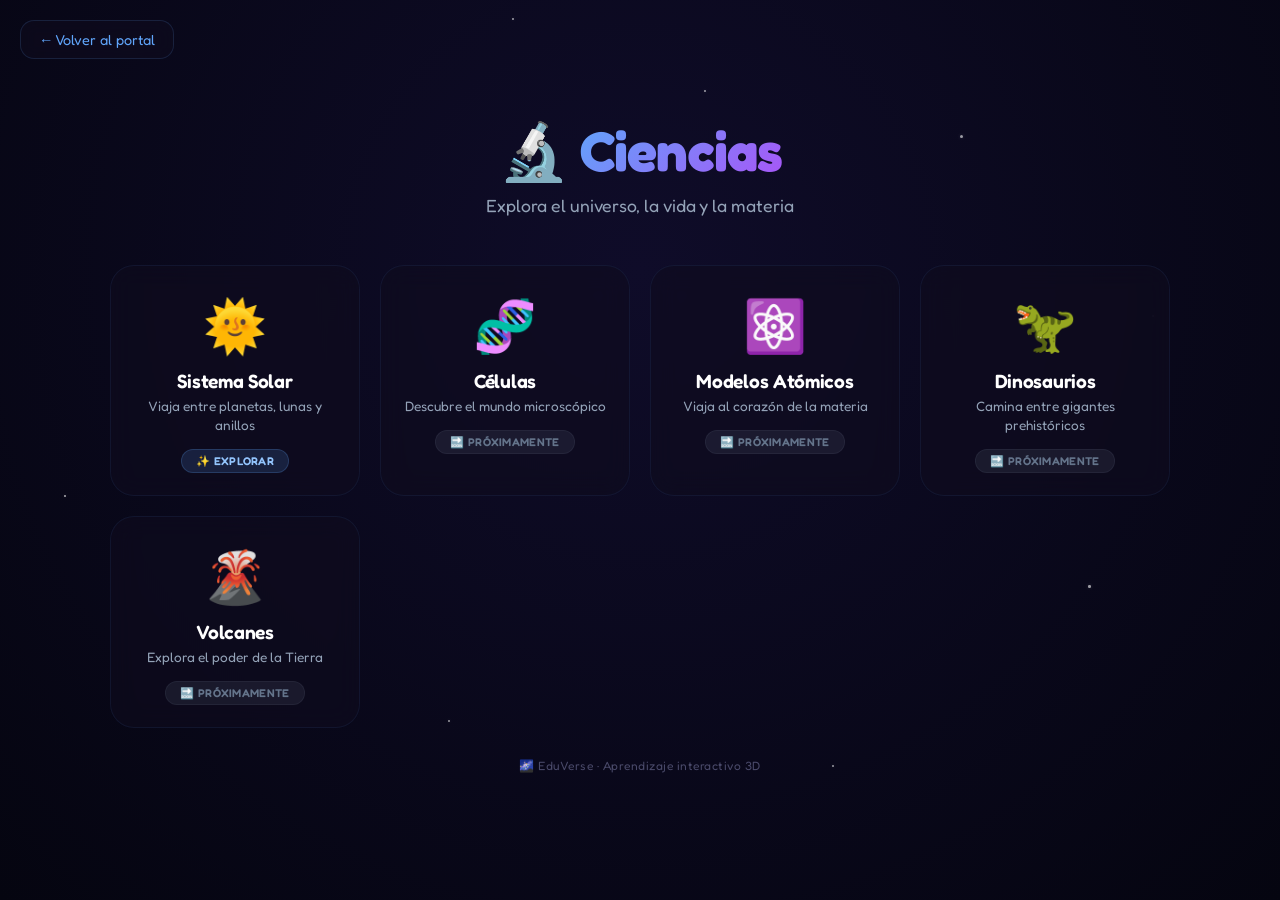
==== categorias/ciencias/index.html @ f1d2087a "EduVerse Fase 1 y 2: Menú Global + Página de Ciencias" ====
<!DOCTYPE html>
<html lang="es">
<head>
    <meta charset="UTF-8">
    <meta name="viewport" content="width=device-width, initial-scale=1.0">
    <title>🔬 Ciencias · EduVerse</title>
    <link rel="stylesheet" href="style.css">
    <link rel="stylesheet" href="../../style.css">
    <link href="https://fonts.googleapis.com/css2?family=Fredoka:wght@400;500;600;700&display=swap" rel="stylesheet">
</head>
<body>

    <!-- ══════════════════════════════════════════ -->
    <!-- FONDO CON ESTRELLAS                      -->
    <!-- ══════════════════════════════════════════ -->
    <div id="fondo-estrellas">
        <div class="estrella" style="--delay:0s; --top:5%; --left:10%; --size:2px;"></div>
        <div class="estrella" style="--delay:2s; --top:15%; --left:75%; --size:3px;"></div>
        <div class="estrella" style="--delay:4s; --top:45%; --left:20%; --size:1.5px;"></div>
        <div class="estrella" style="--delay:6s; --top:65%; --left:85%; --size:2.5px;"></div>
        <div class="estrella" style="--delay:3s; --top:80%; --left:35%; --size:2px;"></div>
        <div class="estrella" style="--delay:7s; --top:10%; --left:55%; --size:1.8px;"></div>
        <div class="estrella" style="--delay:1s; --top:35%; --left:90%; --size:2.2px;"></div>
        <div class="estrella" style="--delay:5s; --top:55%; --left:5%; --size:1.5px;"></div>
        <div class="estrella" style="--delay:8s; --top:85%; --left:65%; --size:2px;"></div>
        <div class="estrella" style="--delay:2.5s; --top:2%; --left:40%; --size:1.8px;"></div>

        <!-- Estrellas fugaces -->
        <div class="estrella-fugaz" style="--duracion: 6s; --retraso: 0s; --inicio-x: 15%; --inicio-y: 5%; --angulo: 35deg;"></div>
        <div class="estrella-fugaz" style="--duracion: 8s; --retraso: 4s; --inicio-x: 75%; --inicio-y: 10%; --angulo: 30deg;"></div>
        <div class="estrella-fugaz" style="--duracion: 7s; --retraso: 8s; --inicio-x: 45%; --inicio-y: 2%; --angulo: 40deg;"></div>
    </div>

    <!-- ══════════════════════════════════════════ -->
    <!-- CONTENIDO DE CIENCIAS                   -->
    <!-- ══════════════════════════════════════════ -->
    <div id="contenido-ciencias">
        <a href="../../index.html" class="btn-volver">← Volver al portal</a>

        <div class="header-categoria">
            <h1>🔬 <span>Ciencias</span></h1>
            <p>Explora el universo, la vida y la materia</p>
        </div>

        <div class="grid-temas">

            <!-- Sistema Solar -->
            <a href="../../modulos/sistema-solar/index.html" class="tarjeta-tema" style="--color: #fbbf24; --glow: rgba(251, 191, 36, 0.4);">
                <div class="icono-tema">🌞</div>
                <div class="info-tema">
                    <h3>Sistema Solar</h3>
                    <p>Viaja entre planetas, lunas y anillos</p>
                </div>
                <div class="estado-tema">
                    <span class="badge disponible">✨ Explorar</span>
                </div>
            </a>

            <!-- Células -->
            <div class="tarjeta-tema" style="--color: #34d399; --glow: rgba(52, 211, 153, 0.4); opacity: 0.5; cursor: default;">
                <div class="icono-tema">🧬</div>
                <div class="info-tema">
                    <h3>Células</h3>
                    <p>Descubre el mundo microscópico</p>
                </div>
                <div class="estado-tema">
                    <span class="badge proximamente">🔜 Próximamente</span>
                </div>
            </div>

            <!-- Átomos -->
            <div class="tarjeta-tema" style="--color: #60a5fa; --glow: rgba(96, 165, 250, 0.4); opacity: 0.5; cursor: default;">
                <div class="icono-tema">⚛️</div>
                <div class="info-tema">
                    <h3>Modelos Atómicos</h3>
                    <p>Viaja al corazón de la materia</p>
                </div>
                <div class="estado-tema">
                    <span class="badge proximamente">🔜 Próximamente</span>
                </div>
            </div>

            <!-- Dinosaurios -->
            <div class="tarjeta-tema" style="--color: #f472b6; --glow: rgba(244, 114, 182, 0.4); opacity: 0.5; cursor: default;">
                <div class="icono-tema">🦖</div>
                <div class="info-tema">
                    <h3>Dinosaurios</h3>
                    <p>Camina entre gigantes prehistóricos</p>
                </div>
                <div class="estado-tema">
                    <span class="badge proximamente">🔜 Próximamente</span>
                </div>
            </div>

            <!-- Volcanes -->
            <div class="tarjeta-tema" style="--color: #f97316; --glow: rgba(249, 115, 22, 0.4); opacity: 0.5; cursor: default;">
                <div class="icono-tema">🌋</div>
                <div class="info-tema">
                    <h3>Volcanes</h3>
                    <p>Explora el poder de la Tierra</p>
                </div>
                <div class="estado-tema">
                    <span class="badge proximamente">🔜 Próximamente</span>
                </div>
            </div>

        </div>

        <p class="footer-ciencias">🌌 EduVerse · Aprendizaje interactivo 3D</p>
    </div>

</body>
</html>
---- categorias/ciencias/style.css ----
/* ==========================================
   1. CONFIGURACIÓN GENERAL (CIENCIAS)
   ========================================== */
* {
    margin: 0;
    padding: 0;
    box-sizing: border-box;
}

html, body {
    width: 100%;
    min-height: 100vh;
    overflow-x: hidden;
}

body {
    font-family: 'Fredoka', 'Segoe UI', Tahoma, Geneva, Verdana, sans-serif;
    background: radial-gradient(ellipse at 30% 20%, #0c1929, #060d18);
    color: #ffffff;
    display: flex;
    justify-content: center;
    align-items: center;
    padding: 20px;
    min-height: 100vh;
}

/* ==========================================
   2. FONDO CON ESTRELLAS (reutilizado)
   ========================================== */
#fondo-estrellas {
    position: fixed;
    top: 0;
    left: 0;
    width: 100%;
    height: 100%;
    z-index: 0;
    pointer-events: none;
    overflow: hidden;
}

.estrella {
    position: absolute;
    background: white;
    border-radius: 50%;
    animation: parpadeo 3s ease-in-out infinite;
    animation-delay: var(--delay);
    width: var(--size);
    height: var(--size);
    top: var(--top);
    left: var(--left);
    opacity: 0.6;
    box-shadow: 0 0 4px rgba(255, 255, 255, 0.3);
}

@keyframes parpadeo {
    0%, 100% { opacity: 0.2; transform: scale(1); }
    50% { opacity: 1; transform: scale(1.5); }
}

.estrella-fugaz {
    position: absolute;
    width: 120px;
    height: 2px;
    background: linear-gradient(to right, rgba(255,255,255,0), rgba(255,255,255,0.7));
    border-radius: 1px;
    opacity: 0;
    transform: rotate(var(--angulo));
    animation: fugaz var(--duracion) ease-in-out infinite;
    animation-delay: var(--retraso);
    top: var(--inicio-y);
    left: var(--inicio-x);
}

@keyframes fugaz {
    0% {
        opacity: 0;
        transform: translate(0, 0) rotate(var(--angulo)) scaleX(0);
    }
    5% {
        opacity: 1;
        transform: translate(0, 0) rotate(var(--angulo)) scaleX(1);
    }
    15% {
        opacity: 0;
        transform: translate(150px, 100px) rotate(var(--angulo)) scaleX(0);
    }
    100% {
        opacity: 0;
    }
}

/* ==========================================
   3. CONTENIDO PRINCIPAL
   ========================================== */
#contenido-ciencias {
    position: relative;
    z-index: 1;
    text-align: center;
    padding: 30px 20px 40px;
    max-width: 1100px;
    width: 100%;
    animation: fadeIn 0.8s ease-out;
}

@keyframes fadeIn {
    from { opacity: 0; transform: translateY(30px); }
    to { opacity: 1; transform: translateY(0); }
}

/* ==========================================
   4. BOTÓN VOLVER
   ========================================== */
.btn-volver {
    position: fixed;
    top: 20px;
    left: 20px;
    z-index: 10;
    color: #60a5fa;
    text-decoration: none;
    font-family: 'Fredoka', sans-serif;
    font-size: 0.9rem;
    background: rgba(15, 12, 30, 0.6);
    backdrop-filter: blur(8px);
    padding: 10px 18px;
    border-radius: 14px;
    border: 1px solid rgba(96, 165, 250, 0.15);
    transition: all 0.3s ease;
}

.btn-volver:hover {
    color: white;
    background: rgba(96, 165, 250, 0.2);
    border-color: rgba(96, 165, 250, 0.3);
}

/* ==========================================
   5. ENCABEZADO DE CATEGORÍA
   ========================================== */
.header-categoria {
    margin-bottom: 45px;
}

.header-categoria h1 {
    font-size: 3.5rem;
    font-weight: 700;
    letter-spacing: -1px;
    line-height: 1.2;
    margin-bottom: 8px;
}

.header-categoria h1 span {
    background: linear-gradient(135deg, #60a5fa, #a855f7);
    -webkit-background-clip: text;
    background-clip: text;
    -webkit-text-fill-color: transparent;
}

.header-categoria p {
    color: #94a3b8;
    font-size: 1.1rem;
    font-weight: 400;
    line-height: 1.6;
}

/* ==========================================
   6. GRID DE TEMAS
   ========================================== */
.grid-temas {
    display: grid;
    grid-template-columns: repeat(auto-fit, minmax(200px, 1fr));
    gap: 20px;
    margin-bottom: 30px;
}

.tarjeta-tema {
    display: flex;
    flex-direction: column;
    align-items: center;
    text-align: center;
    background: rgba(15, 12, 30, 0.6);
    backdrop-filter: blur(12px);
    border: 1px solid rgba(96, 165, 250, 0.08);
    border-radius: 24px;
    padding: 28px 18px 22px;
    text-decoration: none;
    color: #ffffff;
    transition: transform 0.4s cubic-bezier(0.34, 1.56, 0.64, 1),
                box-shadow 0.4s ease,
                border-color 0.4s ease;
    position: relative;
    overflow: hidden;
    cursor: pointer;
    opacity: 0;
    animation: aparecerEscalonado 0.6s ease forwards;
}

.tarjeta-tema:nth-child(1) { animation-delay: 0.1s; }
.tarjeta-tema:nth-child(2) { animation-delay: 0.2s; }
.tarjeta-tema:nth-child(3) { animation-delay: 0.3s; }
.tarjeta-tema:nth-child(4) { animation-delay: 0.4s; }
.tarjeta-tema:nth-child(5) { animation-delay: 0.5s; }

@keyframes aparecerEscalonado {
    from { opacity: 0; transform: translateY(30px); }
    to { opacity: 1; transform: translateY(0); }
}

.tarjeta-tema::before {
    content: '';
    position: absolute;
    top: -50%;
    left: -50%;
    width: 200%;
    height: 200%;
    background: radial-gradient(circle at 30% 40%, rgba(255,255,255,0.04) 0%, transparent 60%);
    opacity: 0;
    transition: opacity 0.6s ease;
    pointer-events: none;
}

.tarjeta-tema:hover:not([style*="opacity: 0.5"])::before {
    opacity: 1;
}

.tarjeta-tema::after {
    content: '';
    position: absolute;
    inset: -2px;
    border-radius: 24px;
    padding: 2px;
    background: conic-gradient(from 0deg, transparent, var(--color), transparent, var(--color), transparent);
    opacity: 0;
    transition: opacity 0.4s ease;
    -webkit-mask: linear-gradient(#fff 0 0) content-box, linear-gradient(#fff 0 0);
    mask: linear-gradient(#fff 0 0) content-box, linear-gradient(#fff 0 0);
    -webkit-mask-composite: xor;
    mask-composite: exclude;
    pointer-events: none;
}

.tarjeta-tema:hover:not([style*="opacity: 0.5"]) {
    transform: translateY(-8px) scale(1.03);
    box-shadow: 0 25px 50px rgba(0, 0, 0, 0.5), 0 0 30px var(--glow);
    border-color: rgba(255, 255, 255, 0.15);
}

.tarjeta-tema:hover:not([style*="opacity: 0.5"])::after {
    opacity: 1;
}

.tarjeta-tema:active:not([style*="opacity: 0.5"]) {
    transform: scale(0.95) !important;
    transition-duration: 0.05s;
}

.icono-tema {
    font-size: 3.2rem;
    margin-bottom: 12px;
    transition: transform 0.5s cubic-bezier(0.34, 1.56, 0.64, 1);
}

.tarjeta-tema:hover:not([style*="opacity: 0.5"]) .icono-tema {
    transform: scale(1.15) rotate(-5deg);
}

.info-tema h3 {
    font-size: 1.2rem;
    font-weight: 600;
    margin-bottom: 4px;
    letter-spacing: -0.3px;
}

.info-tema p {
    color: #94a3b8;
    font-size: 0.85rem;
    font-weight: 400;
    line-height: 1.4;
}

.estado-tema {
    margin-top: 14px;
}

.badge {
    display: inline-block;
    font-size: 0.7rem;
    font-weight: 600;
    padding: 4px 14px;
    border-radius: 20px;
    letter-spacing: 0.3px;
    text-transform: uppercase;
}

.badge.disponible {
    background: rgba(251, 191, 36, 0.15);
    color: #fbbf24;
    border: 1px solid rgba(251, 191, 36, 0.15);
    animation: pulseBadge 3s ease-in-out infinite;
}

@keyframes pulseBadge {
    0%, 100% { box-shadow: 0 0 5px rgba(251, 191, 36, 0.1); }
    50% { box-shadow: 0 0 15px rgba(251, 191, 36, 0.2); }
}

.badge.proximamente {
    background: rgba(148, 163, 184, 0.1);
    color: #64748b;
    border: 1px solid rgba(148, 163, 184, 0.08);
}

/* ==========================================
   7. FOOTER
   ========================================== */
.footer-ciencias {
    color: #4a4a6a;
    font-size: 0.75rem;
    font-weight: 400;
    letter-spacing: 0.5px;
    margin-top: 15px;
}

/* ==========================================
   8. RESPONSIVE
   ========================================== */
@media (max-width: 768px) {
    .header-categoria h1 {
        font-size: 2.5rem;
    }

    .header-categoria p {
        font-size: 0.95rem;
        padding: 0 15px;
    }

    .grid-temas {
        grid-template-columns: 1fr;
        max-width: 380px;
        margin-left: auto;
        margin-right: auto;
        gap: 14px;
    }

    .tarjeta-tema {
        padding: 18px 16px;
        flex-direction: row;
        text-align: left;
        gap: 16px;
        align-items: center;
    }

    .tarjeta-tema .info-tema {
        flex: 1;
        text-align: left;
    }

    .tarjeta-tema .estado-tema {
        margin-top: 0;
    }

    .icono-tema {
        font-size: 2.4rem;
        margin-bottom: 0;
    }

    .btn-volver {
        top: 12px;
        left: 12px;
        font-size: 0.8rem;
        padding: 8px 14px;
    }

    #contenido-ciencias {
        padding: 20px 10px 30px;
    }

    .header-categoria {
        margin-bottom: 30px;
    }
}

@media (max-width: 480px) {
    .header-categoria h1 {
        font-size: 2rem;
    }

    .grid-temas {
        max-width: 100%;
    }

    .tarjeta-tema {
        padding: 14px 12px;
        border-radius: 18px;
    }

    .icono-tema {
        font-size: 2rem;
    }

    .info-tema h3 {
        font-size: 1rem;
    }

    .info-tema p {
        font-size: 0.75rem;
    }

    .badge {
        font-size: 0.6rem;
        padding: 2px 10px;
    }
}
---- style.css ----
/* ==========================================
   1. CONFIGURACIÓN GENERAL
   ========================================== */
* {
    margin: 0;
    padding: 0;
    box-sizing: border-box;
}

html, body {
    width: 100%;
    min-height: 100vh;
    overflow-x: hidden;
}

body {
    font-family: 'Fredoka', 'Segoe UI', Tahoma, Geneva, Verdana, sans-serif;
    background: radial-gradient(ellipse at 50% 30%, #0f0c29, #050510);
    color: #ffffff;
    display: flex;
    justify-content: center;
    align-items: center;
    padding: 20px;
}

/* ==========================================
   2. FONDO CON ESTRELLAS
   ========================================== */
#fondo-estrellas {
    position: fixed;
    top: 0;
    left: 0;
    width: 100%;
    height: 100%;
    z-index: 0;
    pointer-events: none;
    overflow: hidden;
}

.estrella {
    position: absolute;
    background: white;
    border-radius: 50%;
    animation: parpadeo 3s ease-in-out infinite;
    animation-delay: var(--delay);
    width: var(--size);
    height: var(--size);
    top: var(--top);
    left: var(--left);
    opacity: 0.6;
    box-shadow: 0 0 4px rgba(255, 255, 255, 0.3);
}

@keyframes parpadeo {
    0%, 100% {
        opacity: 0.2;
        transform: scale(1);
    }
    50% {
        opacity: 1;
        transform: scale(1.5);
    }
}

/* 🆕 Estrellas fugaces (CAYENDO HACIA ABAJO) */
.estrella-fugaz {
    position: absolute;
    width: 120px;
    height: 2px;
    background: linear-gradient(to right, rgba(255,255,255,0), rgba(255,255,255,0.7));
    border-radius: 1px;
    opacity: 0;
    /* ⚠️ El ángulo ahora es FIJO: entre 20° y 45° hacia abajo */
    transform: rotate(var(--angulo));
    animation: fugaz var(--duracion) ease-in-out infinite;
    animation-delay: var(--retraso);
    top: var(--inicio-y);
    left: var(--inicio-x);
}

@keyframes fugaz {
    0% {
        opacity: 0;
        transform: translate(0, 0) rotate(var(--angulo)) scaleX(0);
    }
    5% {
        opacity: 1;
        transform: translate(0, 0) rotate(var(--angulo)) scaleX(1);
    }
    15% {
        opacity: 0;
        transform: translate(150px, 100px) rotate(var(--angulo)) scaleX(0);
    }
    100% {
        opacity: 0;
    }
}

/* ==========================================
   3. MENÚ PRINCIPAL
   ========================================== */
#menu-principal {
    position: relative;
    z-index: 1;
    text-align: center;
    padding: 30px 20px 40px;
    max-width: 1100px;
    width: 100%;
    animation: fadeIn 0.8s ease-out;
}

@keyframes fadeIn {
    from {
        opacity: 0;
        transform: translateY(30px);
    }
    to {
        opacity: 1;
        transform: translateY(0);
    }
}

/* ==========================================
   4. ENCABEZADO
   ========================================== */
.header {
    margin-bottom: 40px;
}

.header h1 {
    font-size: 3.5rem;
    font-weight: 700;
    letter-spacing: -1px;
    line-height: 1.2;
    margin-bottom: 10px;
}

.header h1 span {
    background: linear-gradient(135deg, #fbbf24, #f97316);
    -webkit-background-clip: text;
    background-clip: text;
    -webkit-text-fill-color: transparent;
}

.header p {
    color: #94a3b8;
    font-size: 1.05rem;
    font-weight: 400;
    line-height: 1.6;
    max-width: 600px;
    margin: 0 auto;
}

/* ==========================================
   5. CATEGORÍAS
   ========================================== */
.grid-categorias {
    display: grid;
    grid-template-columns: repeat(auto-fit, minmax(200px, 1fr));
    gap: 20px;
    margin-bottom: 30px;
}

.tarjeta-categoria {
    display: flex;
    flex-direction: column;
    align-items: center;
    text-align: center;
    background: rgba(255, 255, 255, 0.04);
    backdrop-filter: blur(12px);
    border: 1px solid rgba(255, 255, 255, 0.06);
    border-radius: 24px;
    padding: 28px 18px 22px;
    text-decoration: none;
    color: #ffffff;
    transition: transform 0.4s cubic-bezier(0.34, 1.56, 0.64, 1),
                box-shadow 0.4s ease,
                border-color 0.4s ease;
    position: relative;
    overflow: hidden;
    cursor: pointer;
    opacity: 0;
    animation: aparecerEscalonado 0.6s ease forwards;
}

.tarjeta-categoria:nth-child(1) { animation-delay: 0.1s; }
.tarjeta-categoria:nth-child(2) { animation-delay: 0.2s; }
.tarjeta-categoria:nth-child(3) { animation-delay: 0.3s; }
.tarjeta-categoria:nth-child(4) { animation-delay: 0.4s; }
.tarjeta-categoria:nth-child(5) { animation-delay: 0.5s; }
.tarjeta-categoria:nth-child(6) { animation-delay: 0.6s; }

@keyframes aparecerEscalonado {
    from {
        opacity: 0;
        transform: translateY(30px);
    }
    to {
        opacity: 1;
        transform: translateY(0);
    }
}

/* 🆕 Efecto de luz en la tarjeta (brillo dinámico) */
.tarjeta-categoria::before {
    content: '';
    position: absolute;
    top: -50%;
    left: -50%;
    width: 200%;
    height: 200%;
    background: radial-gradient(circle at 30% 40%, rgba(255,255,255,0.04) 0%, transparent 60%);
    opacity: 0;
    transition: opacity 0.6s ease;
    pointer-events: none;
}

.tarjeta-categoria:hover:not([style*="opacity: 0.5"])::before {
    opacity: 1;
}

.tarjeta-categoria::after {
    content: '';
    position: absolute;
    inset: -2px;
    border-radius: 24px;
    padding: 2px;
    background: conic-gradient(from 0deg, transparent, var(--color), transparent, var(--color), transparent);
    opacity: 0;
    transition: opacity 0.4s ease;
    -webkit-mask: linear-gradient(#fff 0 0) content-box, linear-gradient(#fff 0 0);
    mask: linear-gradient(#fff 0 0) content-box, linear-gradient(#fff 0 0);
    -webkit-mask-composite: xor;
    mask-composite: exclude;
    pointer-events: none;
}

.tarjeta-categoria:hover:not([style*="opacity: 0.5"]) {
    transform: translateY(-8px) scale(1.03);
    box-shadow: 0 25px 50px rgba(0, 0, 0, 0.5), 0 0 30px var(--glow);
    border-color: rgba(255, 255, 255, 0.15);
}

.tarjeta-categoria:hover:not([style*="opacity: 0.5"])::after {
    opacity: 1;
}

/* 🆕 Efecto de clic (presión) */
.tarjeta-categoria:active:not([style*="opacity: 0.5"]) {
    transform: scale(0.95) !important;
    transition-duration: 0.05s;
}

.tarjeta-categoria .icono {
    font-size: 3.2rem;
    margin-bottom: 12px;
    transition: transform 0.5s cubic-bezier(0.34, 1.56, 0.64, 1);
}

.tarjeta-categoria:hover:not([style*="opacity: 0.5"]) .icono {
    transform: scale(1.15) rotate(-5deg);
}

.tarjeta-categoria .info h3 {
    font-size: 1.2rem;
    font-weight: 600;
    margin-bottom: 4px;
    letter-spacing: -0.3px;
}

.tarjeta-categoria .info p {
    color: #94a3b8;
    font-size: 0.85rem;
    font-weight: 400;
    line-height: 1.4;
}

.tarjeta-categoria .estado {
    margin-top: 14px;
}

.badge {
    display: inline-block;
    font-size: 0.7rem;
    font-weight: 600;
    padding: 4px 14px;
    border-radius: 20px;
    letter-spacing: 0.3px;
    text-transform: uppercase;
}

.badge.disponible {
    background: rgba(96, 165, 250, 0.15);
    color: #93c5fd;
    border: 1px solid rgba(96, 165, 250, 0.2);
    animation: pulseBadge 3s ease-in-out infinite;
}

@keyframes pulseBadge {
    0%, 100% {
        box-shadow: 0 0 5px rgba(96, 165, 250, 0.1);
    }
    50% {
        box-shadow: 0 0 15px rgba(96, 165, 250, 0.25);
    }
}

.badge.proximamente {
    background: rgba(148, 163, 184, 0.1);
    color: #64748b;
    border: 1px solid rgba(148, 163, 184, 0.08);
}

/* ==========================================
   6. FOOTER
   ========================================== */
.footer {
    color: #4a4a6a;
    font-size: 0.75rem;
    font-weight: 400;
    letter-spacing: 0.5px;
    margin-top: 15px;
}

/* ==========================================
   7. RESPONSIVE MEJORADO
   ========================================== */
@media (max-width: 768px) {
    .header h1 {
        font-size: 2.5rem;
    }

    .header p {
        font-size: 0.95rem;
        padding: 0 15px;
    }

    .grid-categorias {
        grid-template-columns: 1fr;
        max-width: 380px;
        margin-left: auto;
        margin-right: auto;
        gap: 14px;
    }

    .tarjeta-categoria {
        padding: 18px 16px;
        flex-direction: row;
        text-align: left;
        gap: 16px;
        align-items: center;
    }

    .tarjeta-categoria .info {
        flex: 1;
        text-align: left;
    }

    .tarjeta-categoria .estado {
        margin-top: 0;
    }

    .tarjeta-categoria .icono {
        font-size: 2.4rem;
        margin-bottom: 0;
    }

    #menu-principal {
        padding: 20px 10px 30px;
    }

    .header {
        margin-bottom: 30px;
    }
}

@media (max-width: 480px) {
    .header h1 {
        font-size: 2rem;
    }

    .grid-categorias {
        max-width: 100%;
    }

    .tarjeta-categoria {
        padding: 14px 12px;
        border-radius: 18px;
    }

    .tarjeta-categoria .icono {
        font-size: 2rem;
    }

    .tarjeta-categoria .info h3 {
        font-size: 1rem;
    }

    .tarjeta-categoria .info p {
        font-size: 0.75rem;
    }

    .badge {
        font-size: 0.6rem;
        padding: 2px 10px;
    }
}
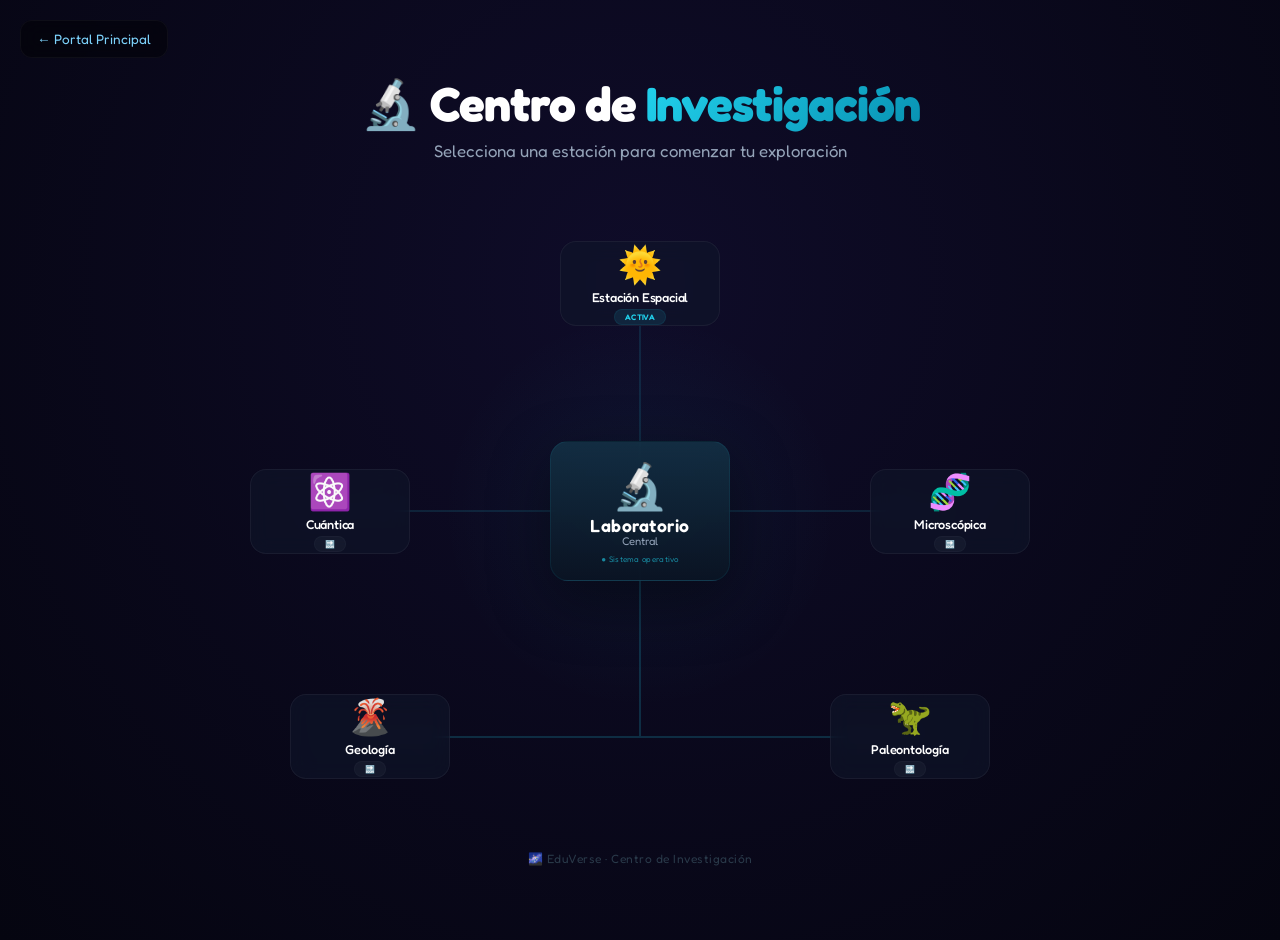
==== commit 6d071655: "EduVerse: Ciencias, Idiomas y Matemáticas completadas" ====
--- a/categorias/ciencias/index.html
+++ b/categorias/ciencias/index.html
@@ -3,111 +3,131 @@
 <head>
     <meta charset="UTF-8">
     <meta name="viewport" content="width=device-width, initial-scale=1.0">
-    <title>🔬 Ciencias · EduVerse</title>
+    <title>🔬 Centro de Investigación · EduVerse</title>
     <link rel="stylesheet" href="style.css">
     <link rel="stylesheet" href="../../style.css">
     <link href="https://fonts.googleapis.com/css2?family=Fredoka:wght@400;500;600;700&display=swap" rel="stylesheet">
 </head>
 <body>
 
-    <!-- ══════════════════════════════════════════ -->
-    <!-- FONDO CON ESTRELLAS                      -->
-    <!-- ══════════════════════════════════════════ -->
-    <div id="fondo-estrellas">
-        <div class="estrella" style="--delay:0s; --top:5%; --left:10%; --size:2px;"></div>
-        <div class="estrella" style="--delay:2s; --top:15%; --left:75%; --size:3px;"></div>
-        <div class="estrella" style="--delay:4s; --top:45%; --left:20%; --size:1.5px;"></div>
-        <div class="estrella" style="--delay:6s; --top:65%; --left:85%; --size:2.5px;"></div>
-        <div class="estrella" style="--delay:3s; --top:80%; --left:35%; --size:2px;"></div>
-        <div class="estrella" style="--delay:7s; --top:10%; --left:55%; --size:1.8px;"></div>
-        <div class="estrella" style="--delay:1s; --top:35%; --left:90%; --size:2.2px;"></div>
-        <div class="estrella" style="--delay:5s; --top:55%; --left:5%; --size:1.5px;"></div>
-        <div class="estrella" style="--delay:8s; --top:85%; --left:65%; --size:2px;"></div>
-        <div class="estrella" style="--delay:2.5s; --top:2%; --left:40%; --size:1.8px;"></div>
+    <a href="../../index.html" class="btn-back">← Portal Principal</a>
 
-        <!-- Estrellas fugaces -->
-        <div class="estrella-fugaz" style="--duracion: 6s; --retraso: 0s; --inicio-x: 15%; --inicio-y: 5%; --angulo: 35deg;"></div>
-        <div class="estrella-fugaz" style="--duracion: 8s; --retraso: 4s; --inicio-x: 75%; --inicio-y: 10%; --angulo: 30deg;"></div>
-        <div class="estrella-fugaz" style="--duracion: 7s; --retraso: 8s; --inicio-x: 45%; --inicio-y: 2%; --angulo: 40deg;"></div>
+    <main class="research-center">
+
+        <header class="hero">
+            <h1>🔬 Centro de <span>Investigación</span></h1>
+            <p>Selecciona una estación para comenzar tu exploración</p>
+        </header>
+
+        <section class="hub">
+
+            <!-- ═══ RESPLANDOR CENTRAL ═══ -->
+            <div class="hub-glow"></div>
+
+            <!-- ═══ LÍNEAS (exactas) ═══ -->
+            <div class="line line-solar"></div>
+            <div class="line line-atomic"></div>
+            <div class="line line-biology"></div>
+
+            <!-- ═══ LÍNEAS INFERIORES ═══ -->
+<div class="line line-vertical-bottom"></div>
+<div class="line line-horizontal-bottom-left"></div>
+<div class="line line-horizontal-bottom-right"></div>
+
+            <!-- ═══ NÚCLEO ═══ -->
+            <div class="core">
+                <div class="core-icon">🔬</div>
+                <div class="core-title">Laboratorio</div>
+                <div class="core-sub">Central</div>
+                <div class="core-status">● Sistema operativo</div>
+            </div>
+
+            <!-- ═══ ESTACIONES ═══ -->
+            <a href="../../modulos/ciencias/sistema-solar/index.html" class="station solar" data-line="line-solar">
+                <span class="emoji">🌞</span>
+                <span class="title">Estación Espacial</span>
+                <span class="badge active">Activa</span>
+            </a>
+
+            <div class="station atomic locked" data-line="line-atomic">
+                <span class="emoji">⚛️</span>
+                <span class="title">Cuántica</span>
+                <span class="badge locked">🔜</span>
+            </div>
+
+            <div class="station biology locked" data-line="line-biology">
+                <span class="emoji">🧬</span>
+                <span class="title">Microscópica</span>
+                <span class="badge locked">🔜</span>
+            </div>
+
+            <!-- Geología: ilumina la vertical + rama izquierda -->
+    <div class="station volcano locked" data-line="line-vertical-bottom line-horizontal-bottom-left">
+    <span class="emoji">🌋</span>
+    <span class="title">Geología</span>
+    <span class="badge locked">🔜</span>
     </div>
 
+<!-- Paleontología: ilumina la vertical + rama derecha -->
+    <div class="station dino locked" data-line="line-vertical-bottom line-horizontal-bottom-right">
+    <span class="emoji">🦖</span>
+    <span class="title">Paleontología</span>
+    <span class="badge locked">🔜</span>
+    </div>
+
+        </section>
+
+        <p class="footer-info">🌌 EduVerse · Centro de Investigación</p>
+
+    </main>
+
     <!-- ══════════════════════════════════════════ -->
-    <!-- CONTENIDO DE CIENCIAS                   -->
+    <!-- 🚀 EFECTO DE HOVER EN LÍNEAS              -->
     <!-- ══════════════════════════════════════════ -->
-    <div id="contenido-ciencias">
-        <a href="../../index.html" class="btn-volver">← Volver al portal</a>
+    <script>
+        // ─── Script para iluminar líneas ───
+    document.addEventListener('DOMContentLoaded', function() {
 
-        <div class="header-categoria">
-            <h1>🔬 <span>Ciencias</span></h1>
-            <p>Explora el universo, la vida y la materia</p>
-        </div>
+    const stations = document.querySelectorAll('.station');
 
-        <div class="grid-temas">
+    // Función para resetear todas las líneas
+    function resetLines() {
+        document.querySelectorAll('.line').forEach(line => {
+            line.style.background = '';
+            line.style.boxShadow = '';
+            line.style.opacity = '';
+        });
+    }
 
-            <!-- Sistema Solar -->
-            <a href="../../modulos/sistema-solar/index.html" class="tarjeta-tema" style="--color: #fbbf24; --glow: rgba(251, 191, 36, 0.4);">
-                <div class="icono-tema">🌞</div>
-                <div class="info-tema">
-                    <h3>Sistema Solar</h3>
-                    <p>Viaja entre planetas, lunas y anillos</p>
-                </div>
-                <div class="estado-tema">
-                    <span class="badge disponible">✨ Explorar</span>
-                </div>
-            </a>
+    // Función para iluminar una o varias líneas
+    function highlightLines(lineClasses) {
+        const classes = lineClasses.split(' ');
+        classes.forEach(cls => {
+            const targetLine = document.querySelector('.' + cls);
+            if (targetLine) {
+                targetLine.style.background = 'rgba(34, 211, 238, 0.8)';
+                targetLine.style.boxShadow = '0 0 20px rgba(34, 211, 238, 0.4)';
+                targetLine.style.opacity = '1';
+            }
+        });
+    }
 
-            <!-- Células -->
-            <div class="tarjeta-tema" style="--color: #34d399; --glow: rgba(52, 211, 153, 0.4); opacity: 0.5; cursor: default;">
-                <div class="icono-tema">🧬</div>
-                <div class="info-tema">
-                    <h3>Células</h3>
-                    <p>Descubre el mundo microscópico</p>
-                </div>
-                <div class="estado-tema">
-                    <span class="badge proximamente">🔜 Próximamente</span>
-                </div>
-            </div>
+    stations.forEach(station => {
+        station.addEventListener('mouseenter', function() {
+            const lineClass = this.dataset.line;
+            if (lineClass) {
+                resetLines();
+                highlightLines(lineClass);
+            }
+        });
 
-            <!-- Átomos -->
-            <div class="tarjeta-tema" style="--color: #60a5fa; --glow: rgba(96, 165, 250, 0.4); opacity: 0.5; cursor: default;">
-                <div class="icono-tema">⚛️</div>
-                <div class="info-tema">
-                    <h3>Modelos Atómicos</h3>
-                    <p>Viaja al corazón de la materia</p>
-                </div>
-                <div class="estado-tema">
-                    <span class="badge proximamente">🔜 Próximamente</span>
-                </div>
-            </div>
+        station.addEventListener('mouseleave', function() {
+            resetLines();
+        });
+    });
 
-            <!-- Dinosaurios -->
-            <div class="tarjeta-tema" style="--color: #f472b6; --glow: rgba(244, 114, 182, 0.4); opacity: 0.5; cursor: default;">
-                <div class="icono-tema">🦖</div>
-                <div class="info-tema">
-                    <h3>Dinosaurios</h3>
-                    <p>Camina entre gigantes prehistóricos</p>
-                </div>
-                <div class="estado-tema">
-                    <span class="badge proximamente">🔜 Próximamente</span>
-                </div>
-            </div>
-
-            <!-- Volcanes -->
-            <div class="tarjeta-tema" style="--color: #f97316; --glow: rgba(249, 115, 22, 0.4); opacity: 0.5; cursor: default;">
-                <div class="icono-tema">🌋</div>
-                <div class="info-tema">
-                    <h3>Volcanes</h3>
-                    <p>Explora el poder de la Tierra</p>
-                </div>
-                <div class="estado-tema">
-                    <span class="badge proximamente">🔜 Próximamente</span>
-                </div>
-            </div>
-
-        </div>
-
-        <p class="footer-ciencias">🌌 EduVerse · Aprendizaje interactivo 3D</p>
-    </div>
+});
+    </script>
 
 </body>
 </html>
--- a/categorias/ciencias/style.css
+++ b/categorias/ciencias/style.css
@@ -1,412 +1,464 @@
 /* ==========================================
-   1. CONFIGURACIÓN GENERAL (CIENCIAS)
-   ========================================== */
-* {
-    margin: 0;
-    padding: 0;
-    box-sizing: border-box;
-}
-
-html, body {
-    width: 100%;
+   🔬 CIENCIAS - HUB CENTRAL CONVERGENTE
+   ══════════════════════════════════════════ */
+* { margin: 0; padding: 0; box-sizing: border-box; }
+
+body {
     min-height: 100vh;
+    font-family: 'Fredoka', 'Segoe UI', Tahoma, Geneva, Verdana, sans-serif;
+    background: #081018;
+    color: #ffffff;
     overflow-x: hidden;
 }
 
-body {
-    font-family: 'Fredoka', 'Segoe UI', Tahoma, Geneva, Verdana, sans-serif;
-    background: radial-gradient(ellipse at 30% 20%, #0c1929, #060d18);
-    color: #ffffff;
-    display: flex;
-    justify-content: center;
-    align-items: center;
-    padding: 20px;
-    min-height: 100vh;
-}
-
-/* ==========================================
-   2. FONDO CON ESTRELLAS (reutilizado)
-   ========================================== */
-#fondo-estrellas {
-    position: fixed;
-    top: 0;
-    left: 0;
-    width: 100%;
-    height: 100%;
-    z-index: 0;
-    pointer-events: none;
-    overflow: hidden;
-}
-
-.estrella {
-    position: absolute;
-    background: white;
-    border-radius: 50%;
-    animation: parpadeo 3s ease-in-out infinite;
-    animation-delay: var(--delay);
-    width: var(--size);
-    height: var(--size);
-    top: var(--top);
-    left: var(--left);
-    opacity: 0.6;
-    box-shadow: 0 0 4px rgba(255, 255, 255, 0.3);
-}
-
-@keyframes parpadeo {
-    0%, 100% { opacity: 0.2; transform: scale(1); }
-    50% { opacity: 1; transform: scale(1.5); }
-}
-
-.estrella-fugaz {
-    position: absolute;
-    width: 120px;
-    height: 2px;
-    background: linear-gradient(to right, rgba(255,255,255,0), rgba(255,255,255,0.7));
-    border-radius: 1px;
-    opacity: 0;
-    transform: rotate(var(--angulo));
-    animation: fugaz var(--duracion) ease-in-out infinite;
-    animation-delay: var(--retraso);
-    top: var(--inicio-y);
-    left: var(--inicio-x);
-}
-
-@keyframes fugaz {
-    0% {
-        opacity: 0;
-        transform: translate(0, 0) rotate(var(--angulo)) scaleX(0);
-    }
-    5% {
-        opacity: 1;
-        transform: translate(0, 0) rotate(var(--angulo)) scaleX(1);
-    }
-    15% {
-        opacity: 0;
-        transform: translate(150px, 100px) rotate(var(--angulo)) scaleX(0);
-    }
-    100% {
-        opacity: 0;
-    }
-}
-
-/* ==========================================
-   3. CONTENIDO PRINCIPAL
-   ========================================== */
-#contenido-ciencias {
-    position: relative;
-    z-index: 1;
-    text-align: center;
-    padding: 30px 20px 40px;
-    max-width: 1100px;
-    width: 100%;
-    animation: fadeIn 0.8s ease-out;
-}
-
-@keyframes fadeIn {
-    from { opacity: 0; transform: translateY(30px); }
-    to { opacity: 1; transform: translateY(0); }
-}
-
-/* ==========================================
-   4. BOTÓN VOLVER
-   ========================================== */
-.btn-volver {
+.btn-back {
     position: fixed;
     top: 20px;
     left: 20px;
+    z-index: 100;
+    text-decoration: none;
+    color: #7dd3fc;
+    background: rgba(0, 0, 0, 0.4);
+    backdrop-filter: blur(10px);
+    padding: 10px 16px;
+    border-radius: 12px;
+    font-family: 'Fredoka', sans-serif;
+    font-size: 0.85rem;
+    border: 1px solid rgba(255, 255, 255, 0.04);
+    transition: all 0.3s ease;
+}
+
+.btn-back:hover {
+    background: rgba(34, 211, 238, 0.1);
+    border-color: rgba(34, 211, 238, 0.15);
+}
+
+.research-center {
+    max-width: 1100px;
+    margin: 0 auto;
+    padding: 40px 20px;
+    min-height: 100vh;
+    display: flex;
+    flex-direction: column;
+    justify-content: center;
+}
+
+.hero {
+    text-align: center;
+    margin-bottom: 40px;
+    position: relative;
     z-index: 10;
-    color: #60a5fa;
-    text-decoration: none;
-    font-family: 'Fredoka', sans-serif;
-    font-size: 0.9rem;
-    background: rgba(15, 12, 30, 0.6);
-    backdrop-filter: blur(8px);
-    padding: 10px 18px;
-    border-radius: 14px;
-    border: 1px solid rgba(96, 165, 250, 0.15);
-    transition: all 0.3s ease;
-}
-
-.btn-volver:hover {
-    color: white;
-    background: rgba(96, 165, 250, 0.2);
-    border-color: rgba(96, 165, 250, 0.3);
-}
-
-/* ==========================================
-   5. ENCABEZADO DE CATEGORÍA
-   ========================================== */
-.header-categoria {
-    margin-bottom: 45px;
-}
-
-.header-categoria h1 {
-    font-size: 3.5rem;
+}
+
+.hero h1 {
+    font-size: 3rem;
     font-weight: 700;
     letter-spacing: -1px;
-    line-height: 1.2;
     margin-bottom: 8px;
 }
 
-.header-categoria h1 span {
-    background: linear-gradient(135deg, #60a5fa, #a855f7);
+.hero h1 span {
+    background: linear-gradient(135deg, #22d3ee, #0891b2);
     -webkit-background-clip: text;
     background-clip: text;
     -webkit-text-fill-color: transparent;
 }
 
-.header-categoria p {
+.hero p {
     color: #94a3b8;
-    font-size: 1.1rem;
+    font-size: 1.05rem;
     font-weight: 400;
-    line-height: 1.6;
-}
-
-/* ==========================================
-   6. GRID DE TEMAS
-   ========================================== */
-.grid-temas {
-    display: grid;
-    grid-template-columns: repeat(auto-fit, minmax(200px, 1fr));
-    gap: 20px;
-    margin-bottom: 30px;
-}
-
-.tarjeta-tema {
+}
+
+/* ═══════════════════════════════════════════════
+   HUB CENTRAL CONVERGENTE
+   ═══════════════════════════════════════════════ */
+.hub {
+    position: relative;
+    width: 820px;
+    height: 620px;
+    margin: 0 auto;
+}
+
+/* ─── RESPLANDOR ─── */
+.hub-glow {
+    position: absolute;
+    width: 400px;
+    height: 400px;
+    left: 50%;
+    top: 50%;
+    transform: translate(-50%, -50%);
+    background: radial-gradient(circle, rgba(34, 211, 238, 0.06), transparent 70%);
+    pointer-events: none;
+    z-index: 0;
+}
+
+/* ─── LÍNEAS (con transición suave para hover) ─── */
+.line {
+    position: absolute;
+    background: rgba(34, 211, 238, 0.12);
+    pointer-events: none;
+    z-index: 1;
+    transition: background 0.3s ease, box-shadow 0.3s ease, opacity 0.3s ease;
+}
+
+/* Solar: vertical al centro */
+.line-solar {
+    width: 2px;
+    height: 185px;
+    left: 50%;
+    top: 125px;
+    transform: translateX(-50%);
+}
+
+/* Cuántica: horizontal al centro */
+.line-atomic {
+    width: 310px;
+    height: 2px;
+    left: 100px;
+    top: 50%;
+    transform: translateY(-50%);
+}
+
+/* Microscópica: horizontal al centro */
+.line-biology {
+    width: 310px;
+    height: 2px;
+    right: 100px;
+    top: 50%;
+    transform: translateY(-50%);
+}
+
+/* ─── LÍNEAS INFERIORES ─── */
+
+/* Línea vertical (compartida por ambas) */
+.line-vertical-bottom {
+    position: absolute;
+    width: 2px;
+    height: 225px;
+    left: 50%;
+    top: 310px;
+    transform: translateX(-50%);
+    background: rgba(34, 211, 238, 0.18);
+    pointer-events: none;
+    z-index: 1;
+}
+
+/* Rama izquierda (Geología) */
+.line-horizontal-bottom-left {
+    position: absolute;
+    width: 280px;
+    height: 2px;
+    left: 50%;
+    top: 535px;
+    transform: translateX(-100%);
+    background: rgba(34, 211, 238, 0.18);
+    pointer-events: none;
+    z-index: 1;
+}
+
+/* Rama derecha (Paleontología) */
+.line-horizontal-bottom-right {
+    position: absolute;
+    width: 280px;
+    height: 2px;
+    right: 50%;
+    top: 535px;
+    transform: translateX(100%);
+    background: rgba(34, 211, 238, 0.18);
+    pointer-events: none;
+    z-index: 1;
+}
+
+/* ─── NÚCLEO ─── */
+.core {
+    position: absolute;
+    top: 50%;
+    left: 50%;
+    transform: translate(-50%, -50%);
+    width: 180px;
+    height: 140px;
+    border-radius: 18px;
+    background: linear-gradient(180deg, rgba(20, 50, 70, 0.85), rgba(10, 20, 35, 0.92));
+    border: 1px solid rgba(34, 211, 238, 0.08);
     display: flex;
     flex-direction: column;
     align-items: center;
-    text-align: center;
-    background: rgba(15, 12, 30, 0.6);
+    justify-content: center;
     backdrop-filter: blur(12px);
-    border: 1px solid rgba(96, 165, 250, 0.08);
-    border-radius: 24px;
-    padding: 28px 18px 22px;
+    z-index: 5;
+    box-shadow: 0 20px 60px rgba(0, 0, 0, 0.4);
+    padding: 16px;
+    transition: all 0.3s ease;
+}
+
+.core:hover {
+    border-color: rgba(34, 211, 238, 0.2);
+    box-shadow: 0 20px 80px rgba(34, 211, 238, 0.06);
+}
+
+.core-icon {
+    font-size: 2.8rem;
+    z-index: 1;
+}
+
+.core-title {
+    font-size: 1.1rem;
+    font-weight: 600;
+    z-index: 1;
+    letter-spacing: 0.5px;
+    margin-top: 2px;
+}
+
+.core-sub {
+    font-size: 0.7rem;
+    color: #94a3b8;
+    z-index: 1;
+    margin-top: -2px;
+}
+
+.core-status {
+    font-size: 0.5rem;
+    color: #22d3ee;
+    z-index: 1;
+    letter-spacing: 0.3px;
+    opacity: 0.6;
+    margin-top: 6px;
+}
+
+/* ─── ESTACIONES (con transición suave) ─── */
+.station {
+    position: absolute;
+    width: 160px;
+    height: 85px;
+    display: flex;
+    flex-direction: column;
+    align-items: center;
+    justify-content: center;
     text-decoration: none;
     color: #ffffff;
-    transition: transform 0.4s cubic-bezier(0.34, 1.56, 0.64, 1),
-                box-shadow 0.4s ease,
-                border-color 0.4s ease;
+    background: rgba(15, 23, 42, 0.6);
+    border: 1px solid rgba(255, 255, 255, 0.05);
+    border-radius: 16px;
+    backdrop-filter: blur(10px);
+    transition: transform 0.3s ease, border-color 0.3s ease, box-shadow 0.3s ease, background 0.3s ease;
+    cursor: pointer;
+    z-index: 3;
+    opacity: 0;
+    animation: aparecerEstacion 0.4s ease forwards;
+}
+
+.station:nth-child(8) { animation-delay: 0.1s; }
+.station:nth-child(9) { animation-delay: 0.2s; }
+.station:nth-child(10) { animation-delay: 0.3s; }
+.station:nth-child(11) { animation-delay: 0.4s; }
+.station:nth-child(12) { animation-delay: 0.5s; }
+
+@keyframes aparecerEstacion {
+    from { opacity: 0; transform: translateY(10px); }
+    to { opacity: 1; transform: translateY(0); }
+}
+
+.station:not(.locked):hover {
+    transform: translateY(-6px);
+    border-color: rgba(34, 211, 238, 0.2);
+    box-shadow: 0 15px 40px rgba(0, 0, 0, 0.3);
+    background: rgba(15, 23, 42, 0.8);
+}
+
+.station:not(.locked):active {
+    transform: scale(0.96);
+    transition-duration: 0.05s;
+}
+
+.station.locked {
+    opacity: 0.35;
+    cursor: default;
+}
+
+.station .emoji {
+    font-size: 2.2rem;
+    transition: transform 0.3s ease;
+}
+
+.station:not(.locked):hover .emoji {
+    transform: scale(1.08) rotate(-3deg);
+}
+
+.station .title {
+    font-size: 0.8rem;
+    font-weight: 500;
+    margin-top: 4px;
+    letter-spacing: -0.2px;
+}
+
+.station .badge {
+    font-size: 0.5rem;
+    font-weight: 600;
+    padding: 2px 10px;
+    border-radius: 10px;
+    margin-top: 4px;
+    text-transform: uppercase;
+    letter-spacing: 0.4px;
+}
+
+.badge.active {
+    background: rgba(34, 211, 238, 0.1);
+    color: #22d3ee;
+    border: 1px solid rgba(34, 211, 238, 0.08);
+}
+
+.badge.locked {
+    background: rgba(148, 163, 184, 0.06);
+    color: #475569;
+    border: 1px solid rgba(148, 163, 184, 0.04);
+}
+
+/* ─── POSICIONES ─── */
+.solar {
+    left: calc(50% - 80px);
+    top: 40px;
+}
+.solar:not(.locked):hover {
+    transform: translateY(-6px);
+}
+
+.atomic {
+    left: 20px;
+    top: calc(50% - 42.5px);
+}
+.atomic:not(.locked):hover {
+    transform: translateY(-6px);
+}
+
+.biology {
+    right: 20px;
+    top: calc(50% - 42.5px);
+}
+.biology:not(.locked):hover {
+    transform: translateY(-6px);
+}
+
+.volcano {
+    left: 60px;
+    bottom: 42.5px;
+}
+
+.dino {
+    right: 60px;
+    bottom: 42.5px;
+}
+
+/* ═══════════════════════════════════════════════
+   FOOTER
+   ═══════════════════════════════════════════════ */
+.footer-info {
+    text-align: center;
+    color: #2a3a4a;
+    font-size: 0.75rem;
+    letter-spacing: 0.5px;
+    margin-top: 30px;
     position: relative;
-    overflow: hidden;
-    cursor: pointer;
-    opacity: 0;
-    animation: aparecerEscalonado 0.6s ease forwards;
-}
-
-.tarjeta-tema:nth-child(1) { animation-delay: 0.1s; }
-.tarjeta-tema:nth-child(2) { animation-delay: 0.2s; }
-.tarjeta-tema:nth-child(3) { animation-delay: 0.3s; }
-.tarjeta-tema:nth-child(4) { animation-delay: 0.4s; }
-.tarjeta-tema:nth-child(5) { animation-delay: 0.5s; }
-
-@keyframes aparecerEscalonado {
-    from { opacity: 0; transform: translateY(30px); }
-    to { opacity: 1; transform: translateY(0); }
-}
-
-.tarjeta-tema::before {
-    content: '';
-    position: absolute;
-    top: -50%;
-    left: -50%;
-    width: 200%;
-    height: 200%;
-    background: radial-gradient(circle at 30% 40%, rgba(255,255,255,0.04) 0%, transparent 60%);
-    opacity: 0;
-    transition: opacity 0.6s ease;
-    pointer-events: none;
-}
-
-.tarjeta-tema:hover:not([style*="opacity: 0.5"])::before {
-    opacity: 1;
-}
-
-.tarjeta-tema::after {
-    content: '';
-    position: absolute;
-    inset: -2px;
-    border-radius: 24px;
-    padding: 2px;
-    background: conic-gradient(from 0deg, transparent, var(--color), transparent, var(--color), transparent);
-    opacity: 0;
-    transition: opacity 0.4s ease;
-    -webkit-mask: linear-gradient(#fff 0 0) content-box, linear-gradient(#fff 0 0);
-    mask: linear-gradient(#fff 0 0) content-box, linear-gradient(#fff 0 0);
-    -webkit-mask-composite: xor;
-    mask-composite: exclude;
-    pointer-events: none;
-}
-
-.tarjeta-tema:hover:not([style*="opacity: 0.5"]) {
-    transform: translateY(-8px) scale(1.03);
-    box-shadow: 0 25px 50px rgba(0, 0, 0, 0.5), 0 0 30px var(--glow);
-    border-color: rgba(255, 255, 255, 0.15);
-}
-
-.tarjeta-tema:hover:not([style*="opacity: 0.5"])::after {
-    opacity: 1;
-}
-
-.tarjeta-tema:active:not([style*="opacity: 0.5"]) {
-    transform: scale(0.95) !important;
-    transition-duration: 0.05s;
-}
-
-.icono-tema {
-    font-size: 3.2rem;
-    margin-bottom: 12px;
-    transition: transform 0.5s cubic-bezier(0.34, 1.56, 0.64, 1);
-}
-
-.tarjeta-tema:hover:not([style*="opacity: 0.5"]) .icono-tema {
-    transform: scale(1.15) rotate(-5deg);
-}
-
-.info-tema h3 {
-    font-size: 1.2rem;
-    font-weight: 600;
-    margin-bottom: 4px;
-    letter-spacing: -0.3px;
-}
-
-.info-tema p {
-    color: #94a3b8;
-    font-size: 0.85rem;
-    font-weight: 400;
-    line-height: 1.4;
-}
-
-.estado-tema {
-    margin-top: 14px;
-}
-
-.badge {
-    display: inline-block;
-    font-size: 0.7rem;
-    font-weight: 600;
-    padding: 4px 14px;
-    border-radius: 20px;
-    letter-spacing: 0.3px;
-    text-transform: uppercase;
-}
-
-.badge.disponible {
-    background: rgba(251, 191, 36, 0.15);
-    color: #fbbf24;
-    border: 1px solid rgba(251, 191, 36, 0.15);
-    animation: pulseBadge 3s ease-in-out infinite;
-}
-
-@keyframes pulseBadge {
-    0%, 100% { box-shadow: 0 0 5px rgba(251, 191, 36, 0.1); }
-    50% { box-shadow: 0 0 15px rgba(251, 191, 36, 0.2); }
-}
-
-.badge.proximamente {
-    background: rgba(148, 163, 184, 0.1);
-    color: #64748b;
-    border: 1px solid rgba(148, 163, 184, 0.08);
-}
-
-/* ==========================================
-   7. FOOTER
-   ========================================== */
-.footer-ciencias {
-    color: #4a4a6a;
-    font-size: 0.75rem;
-    font-weight: 400;
-    letter-spacing: 0.5px;
-    margin-top: 15px;
-}
-
-/* ==========================================
-   8. RESPONSIVE
-   ========================================== */
-@media (max-width: 768px) {
-    .header-categoria h1 {
-        font-size: 2.5rem;
+    z-index: 10;
+}
+
+/* ═══════════════════════════════════════════════
+   RESPONSIVE
+   ═══════════════════════════════════════════════ */
+@media (max-width: 860px) {
+    .hub {
+        width: 100%;
+        height: auto;
+        display: flex;
+        flex-direction: column;
+        gap: 14px;
+        align-items: center;
+        padding: 20px 0;
     }
 
-    .header-categoria p {
-        font-size: 0.95rem;
-        padding: 0 15px;
+    .line,
+    .hub-glow {
+        display: none;
     }
 
-    .grid-temas {
-        grid-template-columns: 1fr;
-        max-width: 380px;
-        margin-left: auto;
-        margin-right: auto;
-        gap: 14px;
+    .core,
+    .station {
+        position: relative;
+        top: auto !important;
+        left: auto !important;
+        right: auto !important;
+        bottom: auto !important;
+        transform: none !important;
+        width: 100%;
+        max-width: 340px;
+        flex-direction: row;
+        padding: 14px 20px;
+        gap: 16px;
+        justify-content: flex-start;
+        height: auto;
+        min-height: 60px;
+        border-radius: 14px;
+        opacity: 1 !important;
+        animation: none !important;
     }
 
-    .tarjeta-tema {
-        padding: 18px 16px;
-        flex-direction: row;
-        text-align: left;
-        gap: 16px;
+    .core {
+        width: 100%;
+        max-width: 340px;
+        height: auto;
+        flex-direction: column;
+        justify-content: center;
         align-items: center;
+        padding: 18px;
+        order: -1;
+        margin-bottom: 10px;
+        border-radius: 18px;
     }
 
-    .tarjeta-tema .info-tema {
-        flex: 1;
-        text-align: left;
-    }
-
-    .tarjeta-tema .estado-tema {
-        margin-top: 0;
-    }
-
-    .icono-tema {
-        font-size: 2.4rem;
-        margin-bottom: 0;
-    }
-
-    .btn-volver {
+    .core .core-icon { font-size: 2.6rem; }
+    .core .core-title { font-size: 1.1rem; }
+    .core .core-sub { font-size: 0.7rem; }
+    .core .core-status { font-size: 0.5rem; margin-top: 6px; }
+
+    .station .emoji { font-size: 1.8rem; }
+    .station .title { margin-top: 0; }
+
+    .solar { order: 1; }
+    .atomic { order: 2; }
+    .biology { order: 3; }
+    .volcano { order: 4; }
+    .dino { order: 5; }
+
+    .hero h1 { font-size: 2.2rem; }
+    .hero p { font-size: 0.95rem; }
+
+    .btn-back {
         top: 12px;
         left: 12px;
-        font-size: 0.8rem;
-        padding: 8px 14px;
+        font-size: 0.75rem;
+        padding: 6px 12px;
     }
 
-    #contenido-ciencias {
-        padding: 20px 10px 30px;
-    }
-
-    .header-categoria {
-        margin-bottom: 30px;
-    }
+    .research-center { padding: 30px 14px; }
 }
 
 @media (max-width: 480px) {
-    .header-categoria h1 {
-        font-size: 2rem;
-    }
-
-    .grid-temas {
-        max-width: 100%;
-    }
-
-    .tarjeta-tema {
-        padding: 14px 12px;
-        border-radius: 18px;
-    }
-
-    .icono-tema {
-        font-size: 2rem;
-    }
-
-    .info-tema h3 {
-        font-size: 1rem;
-    }
-
-    .info-tema p {
-        font-size: 0.75rem;
-    }
-
-    .badge {
-        font-size: 0.6rem;
-        padding: 2px 10px;
-    }
+    .hero h1 { font-size: 1.8rem; }
+    .core, .station { max-width: 100%; }
+    .core { padding: 14px; }
+    .core .core-icon { font-size: 2.2rem; }
+    .station { padding: 12px 16px; min-height: 54px; }
+    .station .emoji { font-size: 1.6rem; }
+    .station .title { font-size: 0.75rem; }
+}
+
+/* ═══════════════════════════════════════════════
+   ESTADOS DE HOVER (iluminación de líneas)
+   ═══════════════════════════════════════════════ */
+
+/* La clase .line-active se añade por JavaScript */
+.line-active {
+    background: rgba(34, 211, 238, 0.8) !important;
+    box-shadow: 0 0 20px rgba(34, 211, 238, 0.5) !important;
+    opacity: 1 !important;
 }
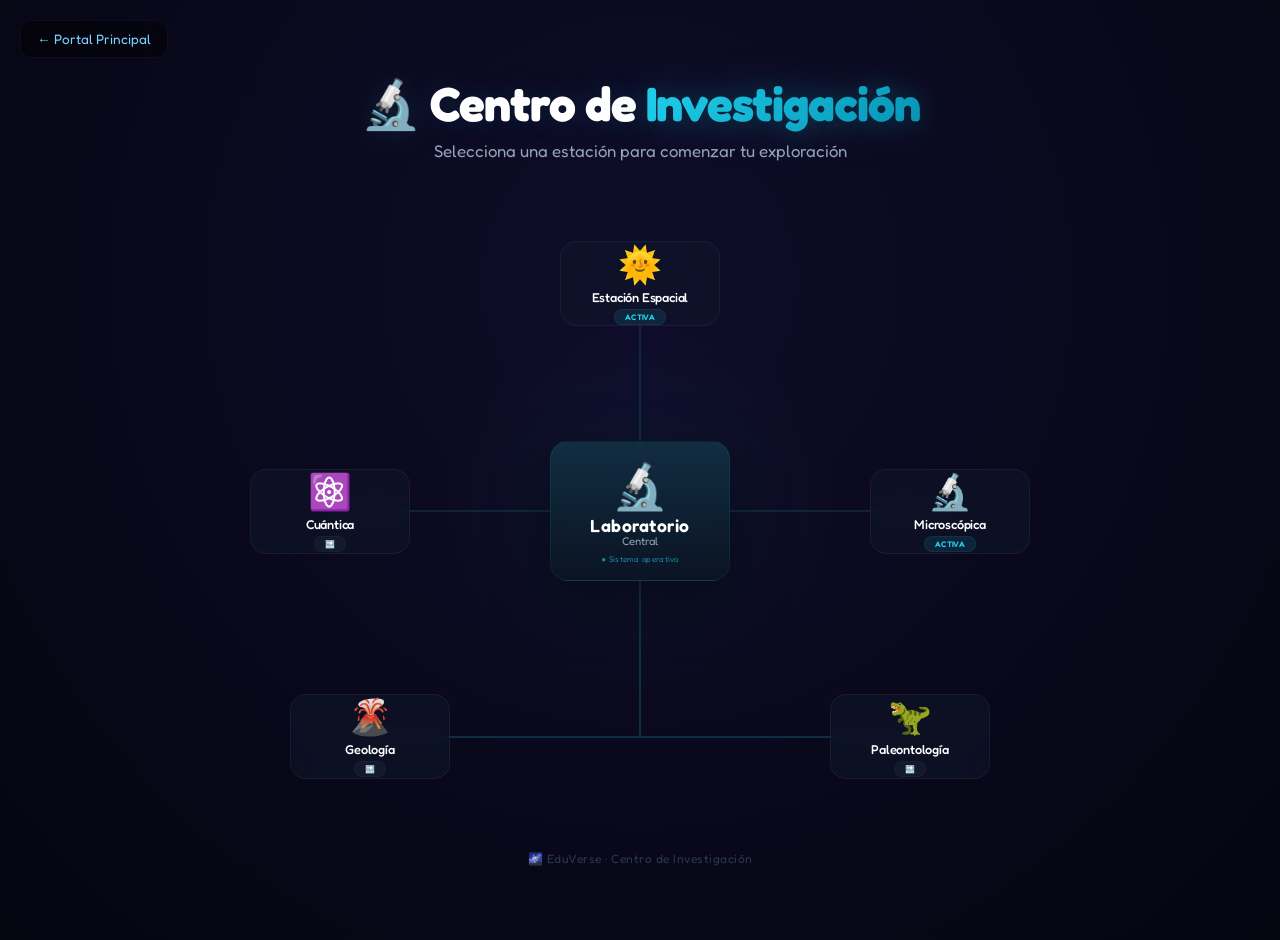
==== commit 82db11f1: "Despues de mil fracasos nos estamos acercando a lo que queremos con la celula animal" ====
--- a/categorias/ciencias/index.html
+++ b/categorias/ciencias/index.html
@@ -24,15 +24,15 @@
             <!-- ═══ RESPLANDOR CENTRAL ═══ -->
             <div class="hub-glow"></div>
 
-            <!-- ═══ LÍNEAS (exactas) ═══ -->
+            <!-- ═══ LÍNEAS ═══ -->
             <div class="line line-solar"></div>
             <div class="line line-atomic"></div>
             <div class="line line-biology"></div>
 
             <!-- ═══ LÍNEAS INFERIORES ═══ -->
-<div class="line line-vertical-bottom"></div>
-<div class="line line-horizontal-bottom-left"></div>
-<div class="line line-horizontal-bottom-right"></div>
+            <div class="line line-vertical-bottom"></div>
+            <div class="line line-horizontal-bottom-left"></div>
+            <div class="line line-horizontal-bottom-right"></div>
 
             <!-- ═══ NÚCLEO ═══ -->
             <div class="core">
@@ -55,25 +55,25 @@
                 <span class="badge locked">🔜</span>
             </div>
 
-            <div class="station biology locked" data-line="line-biology">
-                <span class="emoji">🧬</span>
-                <span class="title">Microscópica</span>
+        <a href="../../modulos/ciencias/celulas/index.html" class="station biology" data-line="line-biology">
+        <span class="emoji">🔬</span>
+        <span class="title">Microscópica</span>
+        <span class="badge active">Activa</span>
+        </a>
+
+            <!-- Geología -->
+            <div class="station volcano locked" data-line="line-vertical-bottom line-horizontal-bottom-left">
+                <span class="emoji">🌋</span>
+                <span class="title">Geología</span>
                 <span class="badge locked">🔜</span>
             </div>
 
-            <!-- Geología: ilumina la vertical + rama izquierda -->
-    <div class="station volcano locked" data-line="line-vertical-bottom line-horizontal-bottom-left">
-    <span class="emoji">🌋</span>
-    <span class="title">Geología</span>
-    <span class="badge locked">🔜</span>
-    </div>
-
-<!-- Paleontología: ilumina la vertical + rama derecha -->
-    <div class="station dino locked" data-line="line-vertical-bottom line-horizontal-bottom-right">
-    <span class="emoji">🦖</span>
-    <span class="title">Paleontología</span>
-    <span class="badge locked">🔜</span>
-    </div>
+            <!-- Paleontología -->
+            <div class="station dino locked" data-line="line-vertical-bottom line-horizontal-bottom-right">
+                <span class="emoji">🦖</span>
+                <span class="title">Paleontología</span>
+                <span class="badge locked">🔜</span>
+            </div>
 
         </section>
 
@@ -85,48 +85,45 @@
     <!-- 🚀 EFECTO DE HOVER EN LÍNEAS              -->
     <!-- ══════════════════════════════════════════ -->
     <script>
-        // ─── Script para iluminar líneas ───
-    document.addEventListener('DOMContentLoaded', function() {
+        document.addEventListener('DOMContentLoaded', function() {
 
-    const stations = document.querySelectorAll('.station');
+            const stations = document.querySelectorAll('.station');
 
-    // Función para resetear todas las líneas
-    function resetLines() {
-        document.querySelectorAll('.line').forEach(line => {
-            line.style.background = '';
-            line.style.boxShadow = '';
-            line.style.opacity = '';
+            function resetLines() {
+                document.querySelectorAll('.line').forEach(line => {
+                    line.style.background = '';
+                    line.style.boxShadow = '';
+                    line.style.opacity = '';
+                });
+            }
+
+            function highlightLines(lineClasses) {
+                const classes = lineClasses.split(' ');
+                classes.forEach(cls => {
+                    const targetLine = document.querySelector('.' + cls);
+                    if (targetLine) {
+                        targetLine.style.background = 'rgba(34, 211, 238, 0.8)';
+                        targetLine.style.boxShadow = '0 0 20px rgba(34, 211, 238, 0.4)';
+                        targetLine.style.opacity = '1';
+                    }
+                });
+            }
+
+            stations.forEach(station => {
+                station.addEventListener('mouseenter', function() {
+                    const lineClass = this.dataset.line;
+                    if (lineClass) {
+                        resetLines();
+                        highlightLines(lineClass);
+                    }
+                });
+
+                station.addEventListener('mouseleave', function() {
+                    resetLines();
+                });
+            });
+
         });
-    }
-
-    // Función para iluminar una o varias líneas
-    function highlightLines(lineClasses) {
-        const classes = lineClasses.split(' ');
-        classes.forEach(cls => {
-            const targetLine = document.querySelector('.' + cls);
-            if (targetLine) {
-                targetLine.style.background = 'rgba(34, 211, 238, 0.8)';
-                targetLine.style.boxShadow = '0 0 20px rgba(34, 211, 238, 0.4)';
-                targetLine.style.opacity = '1';
-            }
-        });
-    }
-
-    stations.forEach(station => {
-        station.addEventListener('mouseenter', function() {
-            const lineClass = this.dataset.line;
-            if (lineClass) {
-                resetLines();
-                highlightLines(lineClass);
-            }
-        });
-
-        station.addEventListener('mouseleave', function() {
-            resetLines();
-        });
-    });
-
-});
     </script>
 
 </body>
--- a/categorias/ciencias/style.css
+++ b/categorias/ciencias/style.css
@@ -9,6 +9,12 @@
     background: #081018;
     color: #ffffff;
     overflow-x: hidden;
+    animation: fadeInPage 0.6s ease-out;
+}
+
+@keyframes fadeInPage {
+    from { opacity: 0; transform: translateY(10px); }
+    to { opacity: 1; transform: translateY(0); }
 }
 
 .btn-back {
@@ -55,6 +61,7 @@
     font-weight: 700;
     letter-spacing: -1px;
     margin-bottom: 8px;
+    text-shadow: 0 0 30px rgba(34, 211, 238, 0.15);
 }
 
 .hero h1 span {
@@ -62,6 +69,7 @@
     -webkit-background-clip: text;
     background-clip: text;
     -webkit-text-fill-color: transparent;
+    filter: drop-shadow(0 0 20px rgba(34, 211, 238, 0.2));
 }
 
 .hero p {
@@ -93,7 +101,7 @@
     z-index: 0;
 }
 
-/* ─── LÍNEAS (con transición suave para hover) ─── */
+/* ─── LÍNEAS ─── */
 .line {
     position: absolute;
     background: rgba(34, 211, 238, 0.12);
@@ -130,8 +138,6 @@
 }
 
 /* ─── LÍNEAS INFERIORES ─── */
-
-/* Línea vertical (compartida por ambas) */
 .line-vertical-bottom {
     position: absolute;
     width: 2px;
@@ -144,7 +150,6 @@
     z-index: 1;
 }
 
-/* Rama izquierda (Geología) */
 .line-horizontal-bottom-left {
     position: absolute;
     width: 280px;
@@ -157,7 +162,6 @@
     z-index: 1;
 }
 
-/* Rama derecha (Paleontología) */
 .line-horizontal-bottom-right {
     position: absolute;
     width: 280px;
@@ -226,7 +230,7 @@
     margin-top: 6px;
 }
 
-/* ─── ESTACIONES (con transición suave) ─── */
+/* ─── ESTACIONES ─── */
 .station {
     position: absolute;
     width: 160px;
@@ -455,8 +459,6 @@
 /* ═══════════════════════════════════════════════
    ESTADOS DE HOVER (iluminación de líneas)
    ═══════════════════════════════════════════════ */
-
-/* La clase .line-active se añade por JavaScript */
 .line-active {
     background: rgba(34, 211, 238, 0.8) !important;
     box-shadow: 0 0 20px rgba(34, 211, 238, 0.5) !important;
--- a/style.css
+++ b/style.css
@@ -21,6 +21,12 @@
     justify-content: center;
     align-items: center;
     padding: 20px;
+    animation: fadeInPage 0.6s ease-out;
+}
+
+@keyframes fadeInPage {
+    from { opacity: 0; transform: translateY(10px); }
+    to { opacity: 1; transform: translateY(0); }
 }
 
 /* ==========================================
@@ -41,7 +47,9 @@
     position: absolute;
     background: white;
     border-radius: 50%;
-    animation: parpadeo 3s ease-in-out infinite;
+    animation: 
+        parpadeo 3s ease-in-out infinite,
+        flotarEstrellas 8s ease-in-out infinite;
     animation-delay: var(--delay);
     width: var(--size);
     height: var(--size);
@@ -62,7 +70,12 @@
     }
 }
 
-/* 🆕 Estrellas fugaces (CAYENDO HACIA ABAJO) */
+@keyframes flotarEstrellas {
+    0%, 100% { transform: translate(0, 0) scale(1); }
+    50% { transform: translate(3px, -3px) scale(1.05); }
+}
+
+/* Estrellas fugaces */
 .estrella-fugaz {
     position: absolute;
     width: 120px;
@@ -70,7 +83,6 @@
     background: linear-gradient(to right, rgba(255,255,255,0), rgba(255,255,255,0.7));
     border-radius: 1px;
     opacity: 0;
-    /* ⚠️ El ángulo ahora es FIJO: entre 20° y 45° hacia abajo */
     transform: rotate(var(--angulo));
     animation: fugaz var(--duracion) ease-in-out infinite;
     animation-delay: var(--retraso);
@@ -94,6 +106,19 @@
     100% {
         opacity: 0;
     }
+}
+
+/* Glow ambiental */
+.glow-ambiental {
+    position: fixed;
+    bottom: -20%;
+    left: 50%;
+    transform: translateX(-50%);
+    width: 80%;
+    height: 40%;
+    background: radial-gradient(ellipse, rgba(251, 191, 36, 0.03), transparent 70%);
+    pointer-events: none;
+    z-index: 0;
 }
 
 /* ==========================================
@@ -133,6 +158,7 @@
     letter-spacing: -1px;
     line-height: 1.2;
     margin-bottom: 10px;
+    text-shadow: 0 0 30px rgba(251, 191, 36, 0.15);
 }
 
 .header h1 span {
@@ -140,6 +166,7 @@
     -webkit-background-clip: text;
     background-clip: text;
     -webkit-text-fill-color: transparent;
+    filter: drop-shadow(0 0 20px rgba(251, 191, 36, 0.2));
 }
 
 .header p {
@@ -166,13 +193,18 @@
     flex-direction: column;
     align-items: center;
     text-align: center;
-    background: rgba(255, 255, 255, 0.04);
+    background: radial-gradient(ellipse at 30% 40%, 
+        rgba(255,255,255,0.05) 0%, 
+        rgba(255,255,255,0.02) 40%,
+        rgba(0,0,0,0.4) 100%
+    );
     backdrop-filter: blur(12px);
     border: 1px solid rgba(255, 255, 255, 0.06);
     border-radius: 24px;
     padding: 28px 18px 22px;
     text-decoration: none;
     color: #ffffff;
+    transform: perspective(800px) rotateX(2deg);
     transition: transform 0.4s cubic-bezier(0.34, 1.56, 0.64, 1),
                 box-shadow 0.4s ease,
                 border-color 0.4s ease;
@@ -193,15 +225,15 @@
 @keyframes aparecerEscalonado {
     from {
         opacity: 0;
-        transform: translateY(30px);
+        transform: perspective(800px) rotateX(2deg) translateY(30px);
     }
     to {
         opacity: 1;
-        transform: translateY(0);
-    }
-}
-
-/* 🆕 Efecto de luz en la tarjeta (brillo dinámico) */
+        transform: perspective(800px) rotateX(2deg) translateY(0);
+    }
+}
+
+/* Efecto de luz en la tarjeta */
 .tarjeta-categoria::before {
     content: '';
     position: absolute;
@@ -209,7 +241,10 @@
     left: -50%;
     width: 200%;
     height: 200%;
-    background: radial-gradient(circle at 30% 40%, rgba(255,255,255,0.04) 0%, transparent 60%);
+    background: radial-gradient(circle at 30% 40%, 
+        rgba(255,255,255,0.08) 0%, 
+        transparent 70%
+    );
     opacity: 0;
     transition: opacity 0.6s ease;
     pointer-events: none;
@@ -219,6 +254,7 @@
     opacity: 1;
 }
 
+/* Borde animado */
 .tarjeta-categoria::after {
     content: '';
     position: absolute;
@@ -236,7 +272,7 @@
 }
 
 .tarjeta-categoria:hover:not([style*="opacity: 0.5"]) {
-    transform: translateY(-8px) scale(1.03);
+    transform: perspective(800px) rotateX(0deg) translateY(-8px) scale(1.03);
     box-shadow: 0 25px 50px rgba(0, 0, 0, 0.5), 0 0 30px var(--glow);
     border-color: rgba(255, 255, 255, 0.15);
 }
@@ -245,10 +281,22 @@
     opacity: 1;
 }
 
-/* 🆕 Efecto de clic (presión) */
+/* Efecto de clic */
 .tarjeta-categoria:active:not([style*="opacity: 0.5"]) {
-    transform: scale(0.95) !important;
+    transform: perspective(800px) rotateX(0deg) scale(0.95) !important;
     transition-duration: 0.05s;
+}
+
+/* Destacar Ciencias */
+.tarjeta-categoria[data-activo="ciencias"] {
+    border-color: rgba(96, 165, 250, 0.2);
+    box-shadow: 0 0 40px rgba(96, 165, 250, 0.05);
+}
+
+.tarjeta-categoria[data-activo="ciencias"] .badge {
+    background: rgba(96, 165, 250, 0.2);
+    color: #93c5fd;
+    animation: pulseBadge 2s ease-in-out infinite;
 }
 
 .tarjeta-categoria .icono {
@@ -349,6 +397,11 @@
         text-align: left;
         gap: 16px;
         align-items: center;
+        transform: perspective(800px) rotateX(0deg);
+    }
+
+    .tarjeta-categoria:hover:not([style*="opacity: 0.5"]) {
+        transform: perspective(800px) rotateX(0deg) translateY(-8px) scale(1.03);
     }
 
     .tarjeta-categoria .info {
